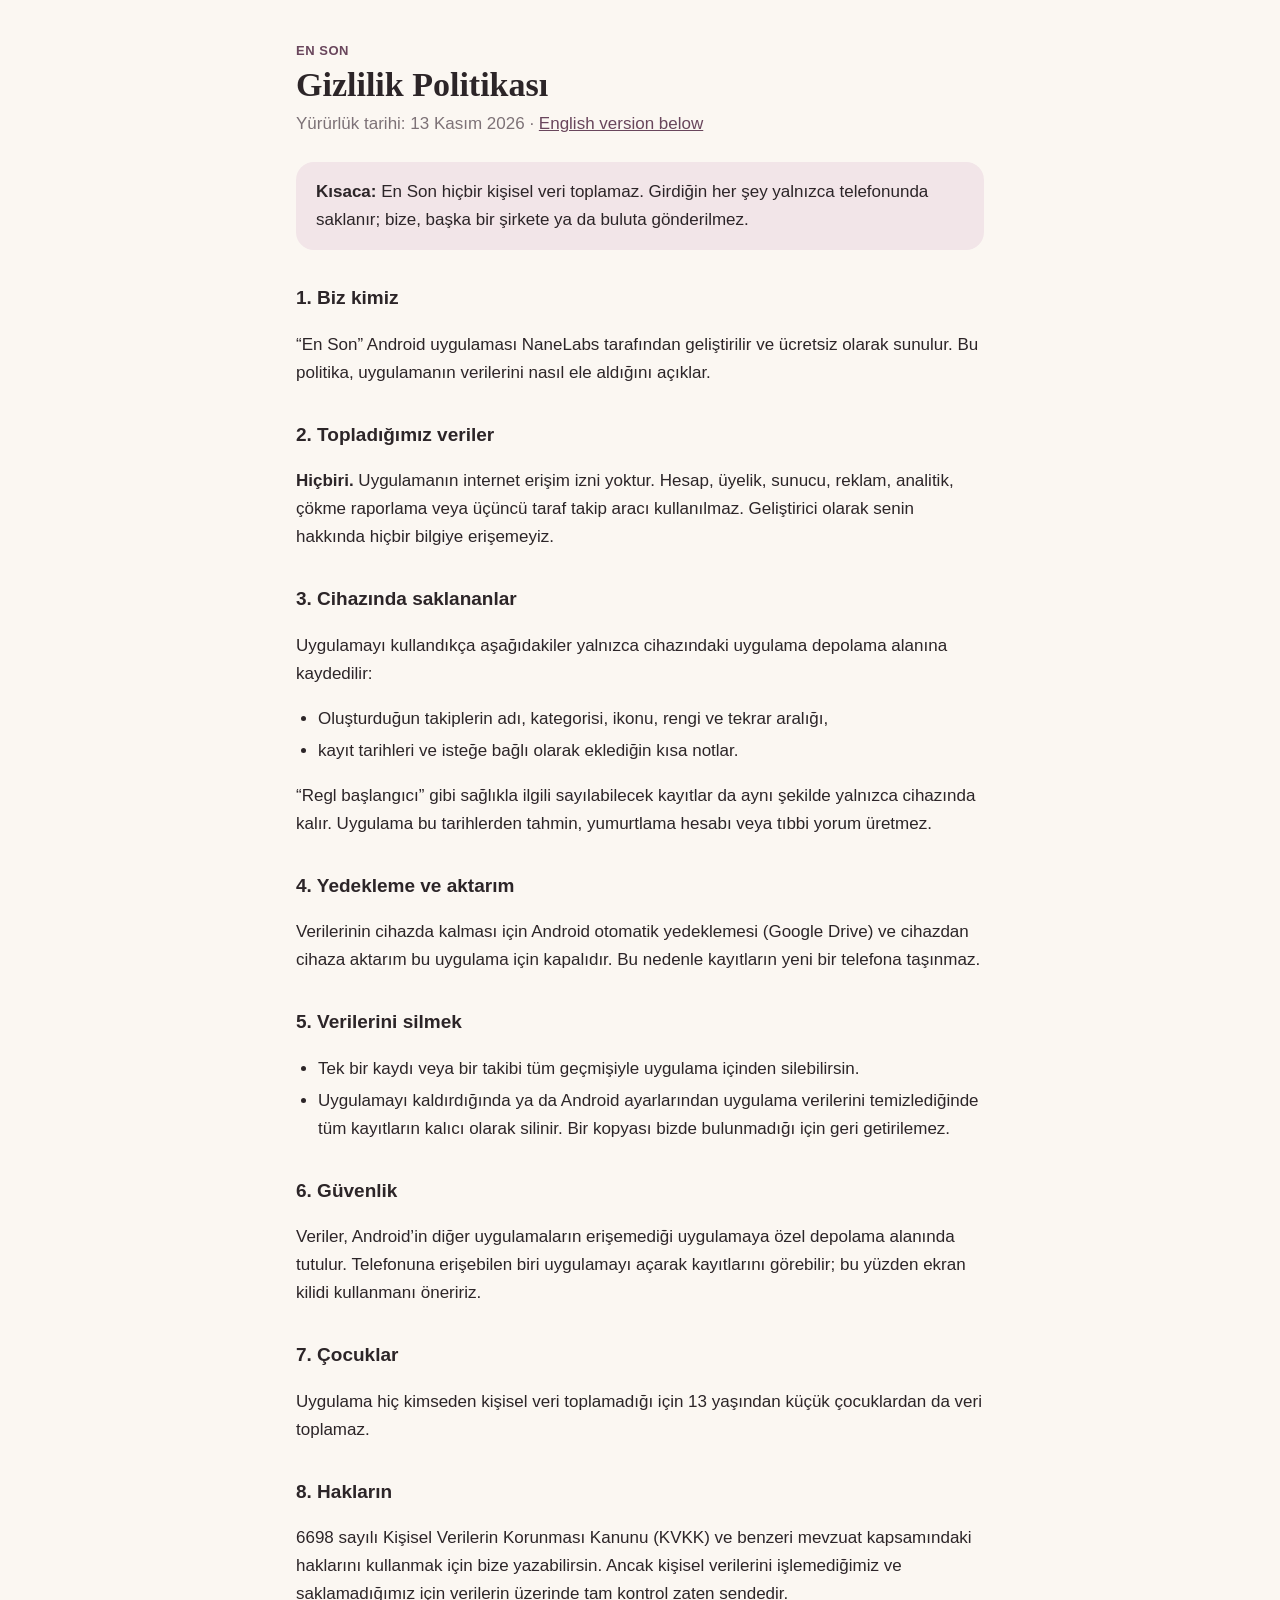
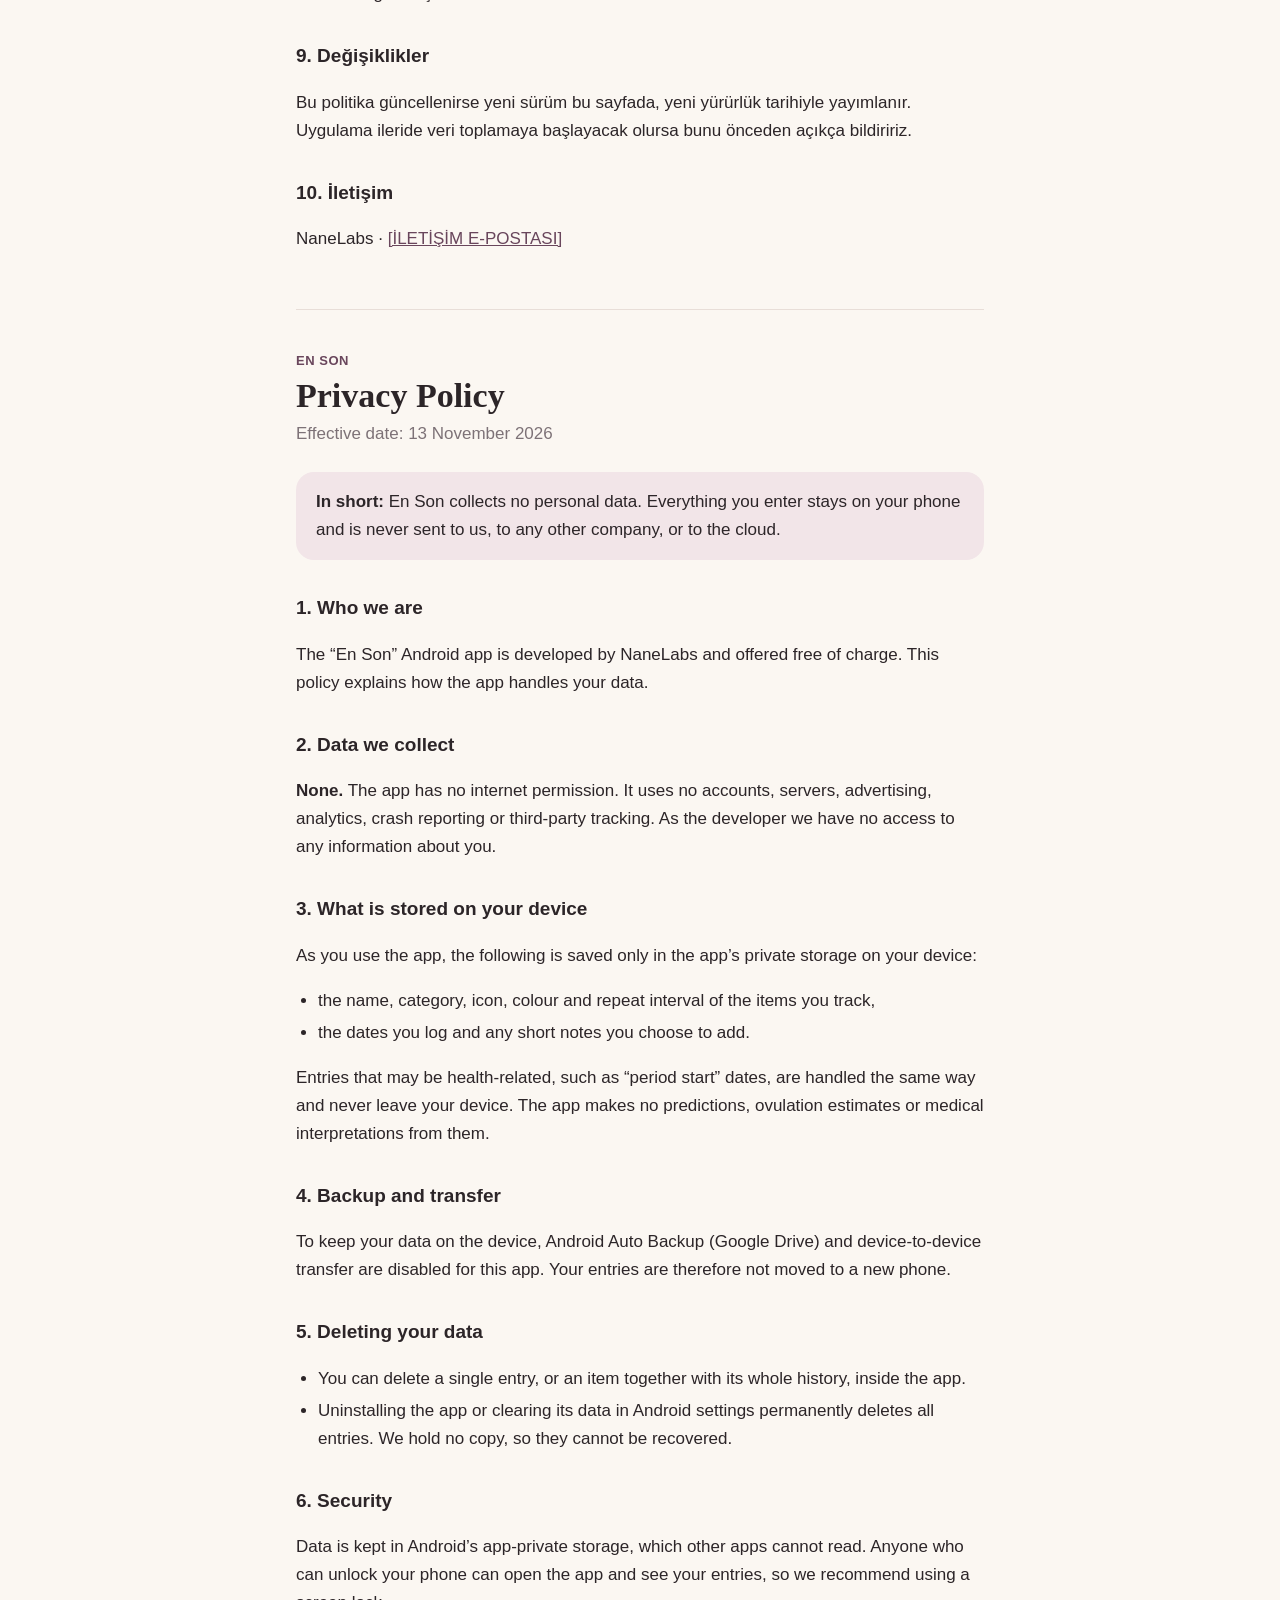
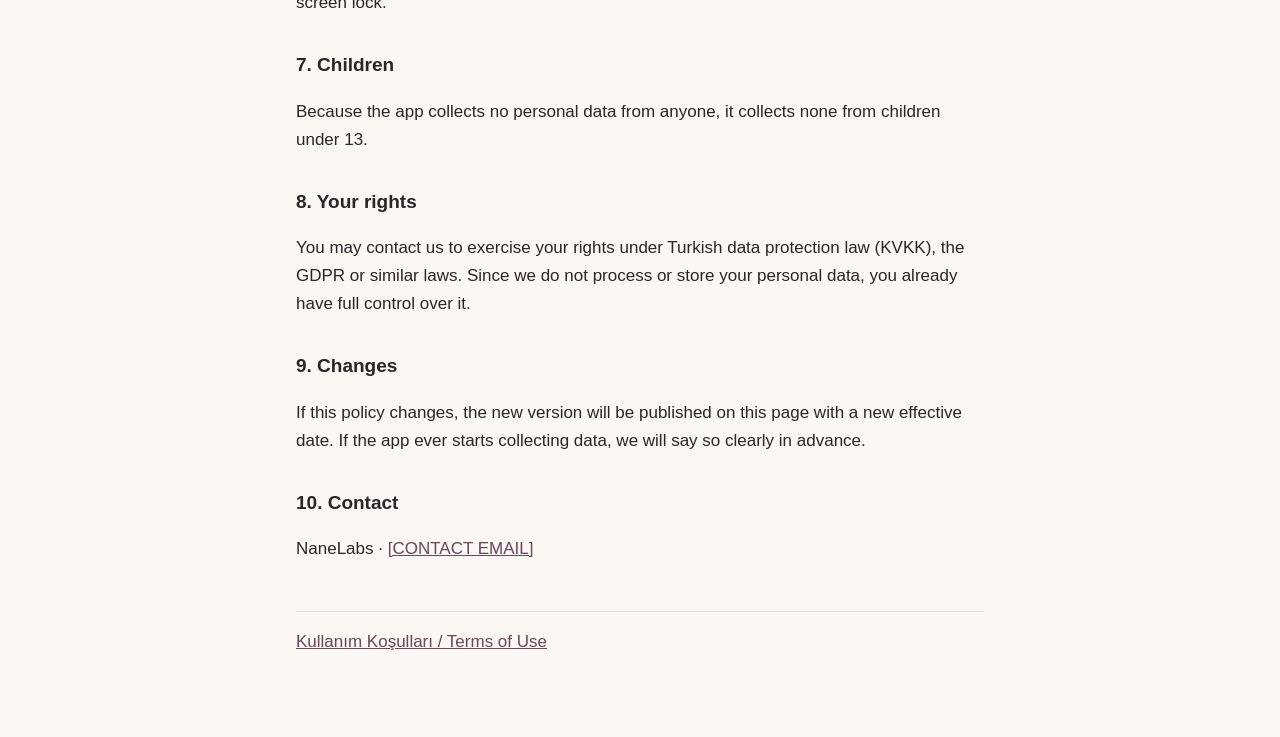
==== docs/privacy.html @ c472fa8a "feat: add track detail screen, on-device privacy and policies - Track detail with history, add/edit " ====
<!doctype html>
<html lang="tr">
<head>
<meta charset="utf-8">
<meta name="viewport" content="width=device-width, initial-scale=1">
<title>En Son – Gizlilik Politikası</title>
<link rel="stylesheet" href="style.css">
</head>
<body>
<main>

<p class="app">En Son</p>
<h1>Gizlilik Politikası</h1>
<p class="meta">Yürürlük tarihi: 13 Kasım 2026 · <a href="#en">English version below</a></p>

<div class="summary">
  <strong>Kısaca:</strong> En Son hiçbir kişisel veri toplamaz. Girdiğin her şey yalnızca
  telefonunda saklanır; bize, başka bir şirkete ya da buluta gönderilmez.
</div>

<h2>1. Biz kimiz</h2>
<p>
  “En Son” Android uygulaması NaneLabs tarafından geliştirilir ve ücretsiz olarak sunulur.
  Bu politika, uygulamanın verilerini nasıl ele aldığını açıklar.
</p>

<h2>2. Topladığımız veriler</h2>
<p>
  <strong>Hiçbiri.</strong> Uygulamanın internet erişim izni yoktur. Hesap, üyelik, sunucu,
  reklam, analitik, çökme raporlama veya üçüncü taraf takip aracı kullanılmaz. Geliştirici
  olarak senin hakkında hiçbir bilgiye erişemeyiz.
</p>

<h2>3. Cihazında saklananlar</h2>
<p>Uygulamayı kullandıkça aşağıdakiler yalnızca cihazındaki uygulama depolama alanına kaydedilir:</p>
<ul>
  <li>Oluşturduğun takiplerin adı, kategorisi, ikonu, rengi ve tekrar aralığı,</li>
  <li>kayıt tarihleri ve isteğe bağlı olarak eklediğin kısa notlar.</li>
</ul>
<p>
  “Regl başlangıcı” gibi sağlıkla ilgili sayılabilecek kayıtlar da aynı şekilde yalnızca
  cihazında kalır. Uygulama bu tarihlerden tahmin, yumurtlama hesabı veya tıbbi yorum üretmez.
</p>

<h2>4. Yedekleme ve aktarım</h2>
<p>
  Verilerinin cihazda kalması için Android otomatik yedeklemesi (Google Drive) ve cihazdan
  cihaza aktarım bu uygulama için kapalıdır. Bu nedenle kayıtların yeni bir telefona taşınmaz.
</p>

<h2>5. Verilerini silmek</h2>
<ul>
  <li>Tek bir kaydı veya bir takibi tüm geçmişiyle uygulama içinden silebilirsin.</li>
  <li>
    Uygulamayı kaldırdığında ya da Android ayarlarından uygulama verilerini temizlediğinde
    tüm kayıtların kalıcı olarak silinir. Bir kopyası bizde bulunmadığı için geri getirilemez.
  </li>
</ul>

<h2>6. Güvenlik</h2>
<p>
  Veriler, Android’in diğer uygulamaların erişemediği uygulamaya özel depolama alanında tutulur.
  Telefonuna erişebilen biri uygulamayı açarak kayıtlarını görebilir; bu yüzden ekran kilidi
  kullanmanı öneririz.
</p>

<h2>7. Çocuklar</h2>
<p>
  Uygulama hiç kimseden kişisel veri toplamadığı için 13 yaşından küçük çocuklardan da veri toplamaz.
</p>

<h2>8. Hakların</h2>
<p>
  6698 sayılı Kişisel Verilerin Korunması Kanunu (KVKK) ve benzeri mevzuat kapsamındaki
  haklarını kullanmak için bize yazabilirsin. Ancak kişisel verilerini işlemediğimiz ve
  saklamadığımız için verilerin üzerinde tam kontrol zaten sendedir.
</p>

<h2>9. Değişiklikler</h2>
<p>
  Bu politika güncellenirse yeni sürüm bu sayfada, yeni yürürlük tarihiyle yayımlanır.
  Uygulama ileride veri toplamaya başlayacak olursa bunu önceden açıkça bildiririz.
</p>

<h2>10. İletişim</h2>
<p>NaneLabs · <a href="mailto:[İLETİŞİM E-POSTASI]">[İLETİŞİM E-POSTASI]</a></p>

<hr id="en">

<p class="app">En Son</p>
<h1>Privacy Policy</h1>
<p class="meta">Effective date: 13 November 2026</p>

<div class="summary">
  <strong>In short:</strong> En Son collects no personal data. Everything you enter stays on
  your phone and is never sent to us, to any other company, or to the cloud.
</div>

<h2>1. Who we are</h2>
<p>
  The “En Son” Android app is developed by NaneLabs and offered free of charge. This policy
  explains how the app handles your data.
</p>

<h2>2. Data we collect</h2>
<p>
  <strong>None.</strong> The app has no internet permission. It uses no accounts, servers,
  advertising, analytics, crash reporting or third-party tracking. As the developer we have
  no access to any information about you.
</p>

<h2>3. What is stored on your device</h2>
<p>As you use the app, the following is saved only in the app’s private storage on your device:</p>
<ul>
  <li>the name, category, icon, colour and repeat interval of the items you track,</li>
  <li>the dates you log and any short notes you choose to add.</li>
</ul>
<p>
  Entries that may be health-related, such as “period start” dates, are handled the same way
  and never leave your device. The app makes no predictions, ovulation estimates or medical
  interpretations from them.
</p>

<h2>4. Backup and transfer</h2>
<p>
  To keep your data on the device, Android Auto Backup (Google Drive) and device-to-device
  transfer are disabled for this app. Your entries are therefore not moved to a new phone.
</p>

<h2>5. Deleting your data</h2>
<ul>
  <li>You can delete a single entry, or an item together with its whole history, inside the app.</li>
  <li>
    Uninstalling the app or clearing its data in Android settings permanently deletes all
    entries. We hold no copy, so they cannot be recovered.
  </li>
</ul>

<h2>6. Security</h2>
<p>
  Data is kept in Android’s app-private storage, which other apps cannot read. Anyone who can
  unlock your phone can open the app and see your entries, so we recommend using a screen lock.
</p>

<h2>7. Children</h2>
<p>
  Because the app collects no personal data from anyone, it collects none from children under 13.
</p>

<h2>8. Your rights</h2>
<p>
  You may contact us to exercise your rights under Turkish data protection law (KVKK), the GDPR
  or similar laws. Since we do not process or store your personal data, you already have full
  control over it.
</p>

<h2>9. Changes</h2>
<p>
  If this policy changes, the new version will be published on this page with a new effective
  date. If the app ever starts collecting data, we will say so clearly in advance.
</p>

<h2>10. Contact</h2>
<p>NaneLabs · <a href="mailto:[CONTACT EMAIL]">[CONTACT EMAIL]</a></p>

<p class="links"><a href="terms.html">Kullanım Koşulları / Terms of Use</a></p>
</main>
</body>
</html>
---- docs/style.css ----
:root {
  --cream: #fbf7f2;
  --paper: #fffdfc;
  --plum: #69465c;
  --pink: #f2e5e8;
  --text: #2c2528;
  --muted: #7d7277;
  --border: #e8ded8;
}

* { box-sizing: border-box; }

body {
  margin: 0;
  background: var(--cream);
  color: var(--text);
  font: 17px/1.65 -apple-system, "Segoe UI", Roboto, "Helvetica Neue", Arial, sans-serif;
}

main {
  max-width: 720px;
  margin: 0 auto;
  padding: 40px 16px 64px;
}

.app {
  margin: 0;
  color: var(--plum);
  font-weight: 600;
  letter-spacing: .04em;
  text-transform: uppercase;
  font-size: 13px;
}

h1 {
  margin: 4px 0 4px;
  font-family: Georgia, "Times New Roman", serif;
  font-size: 34px;
  line-height: 1.2;
}

h2 {
  margin: 32px 0 6px;
  font-size: 19px;
}

.meta { color: var(--muted); margin-top: 0; }

.summary {
  background: var(--pink);
  border-radius: 18px;
  padding: 16px 20px;
  margin: 24px 0 8px;
}

a { color: var(--plum); }

ul { padding-left: 22px; }
li { margin: 4px 0; }

hr {
  border: 0;
  border-top: 1px solid var(--border);
  margin: 56px 0 40px;
}

.links {
  margin-top: 48px;
  padding-top: 16px;
  border-top: 1px solid var(--border);
}

ul.index { list-style: none; padding: 0; }

ul.index li {
  background: var(--paper);
  border: 1px solid var(--border);
  border-radius: 18px;
  margin: 12px 0;
}

ul.index a {
  display: block;
  padding: 16px 20px;
  text-decoration: none;
  font-weight: 600;
}
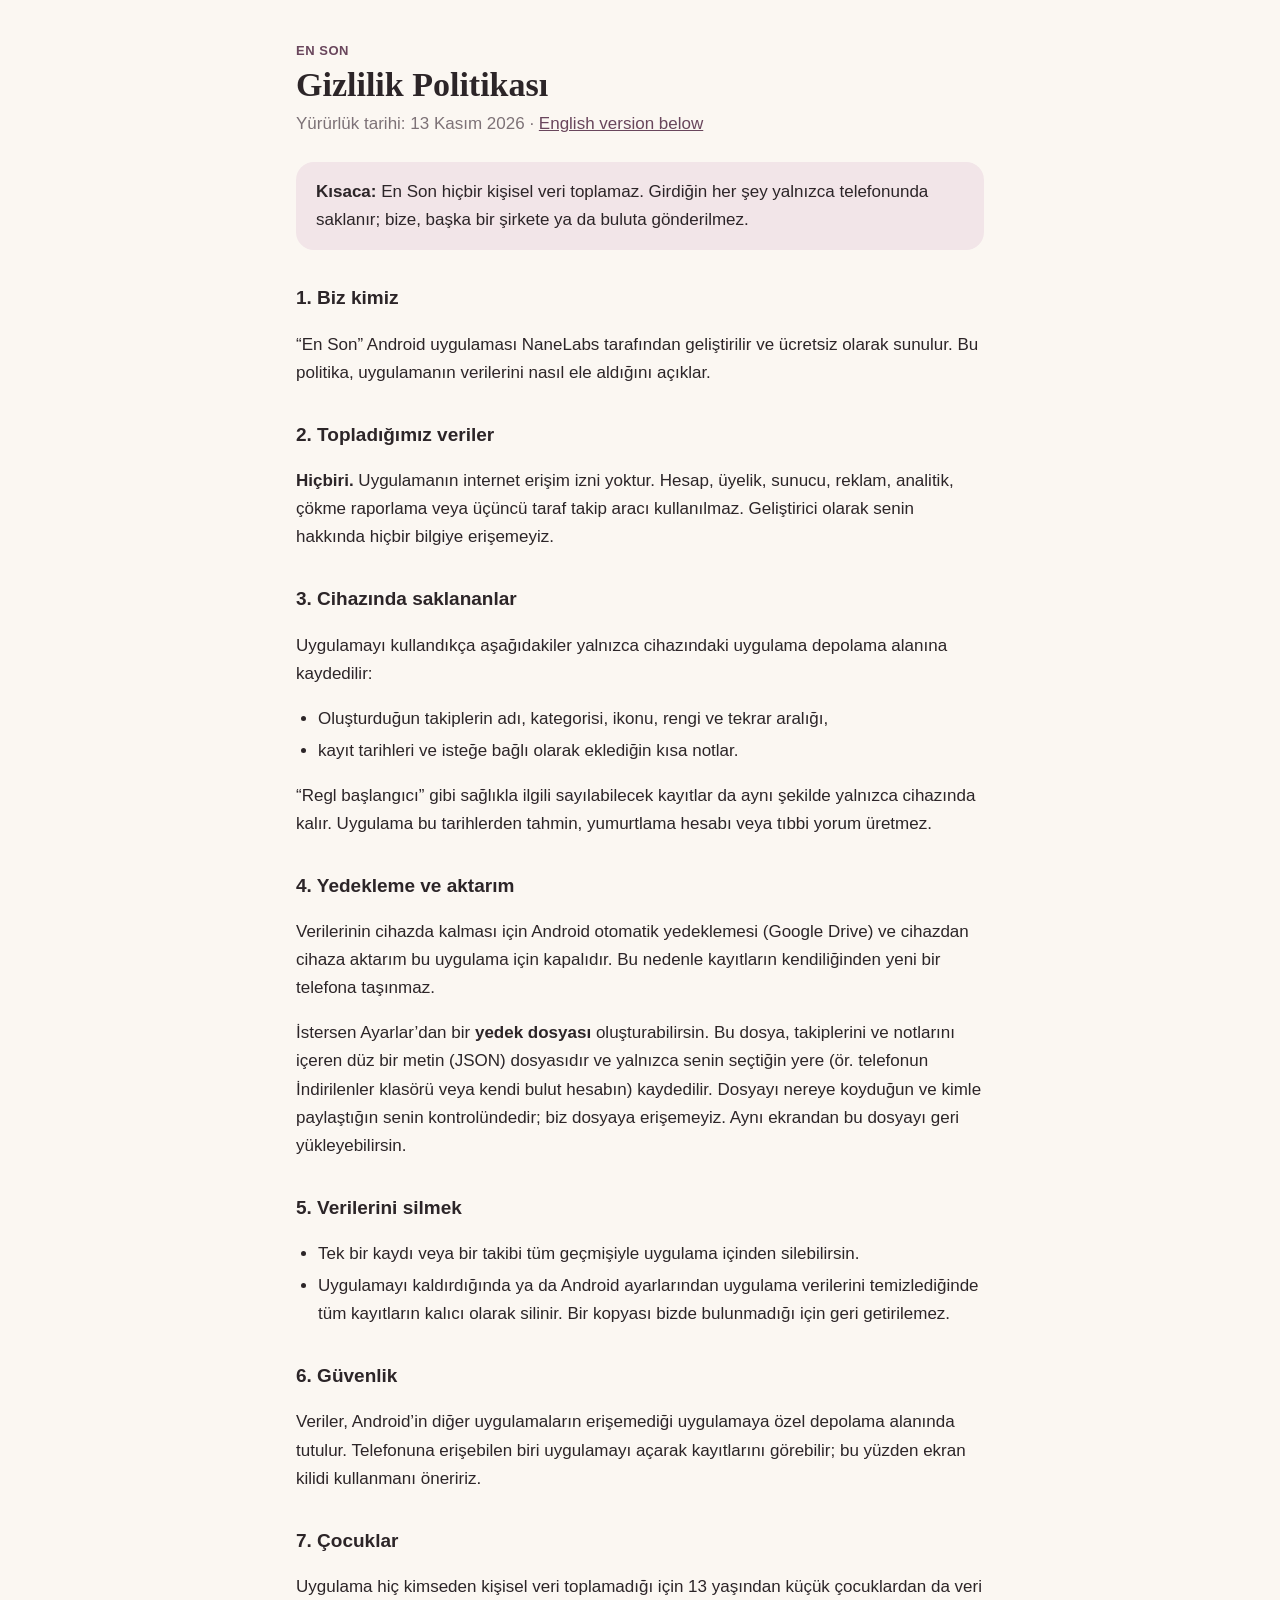
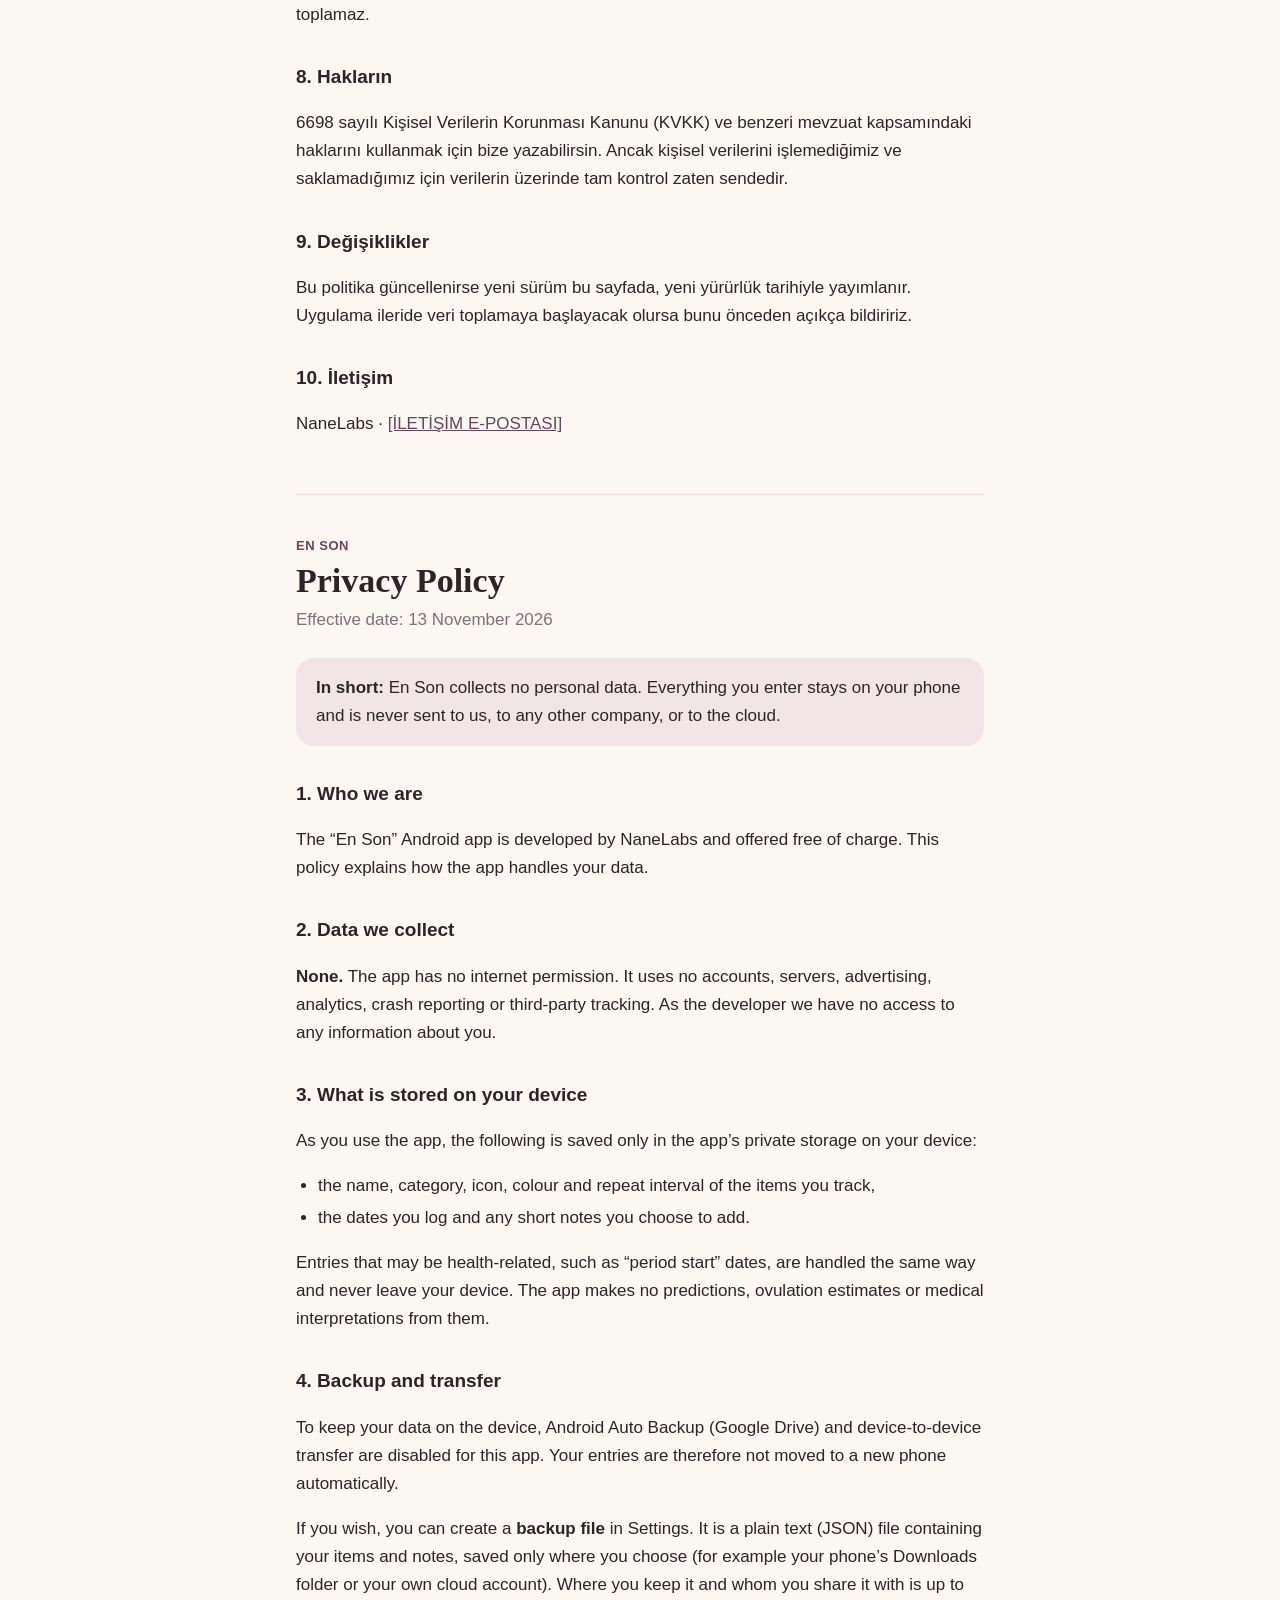
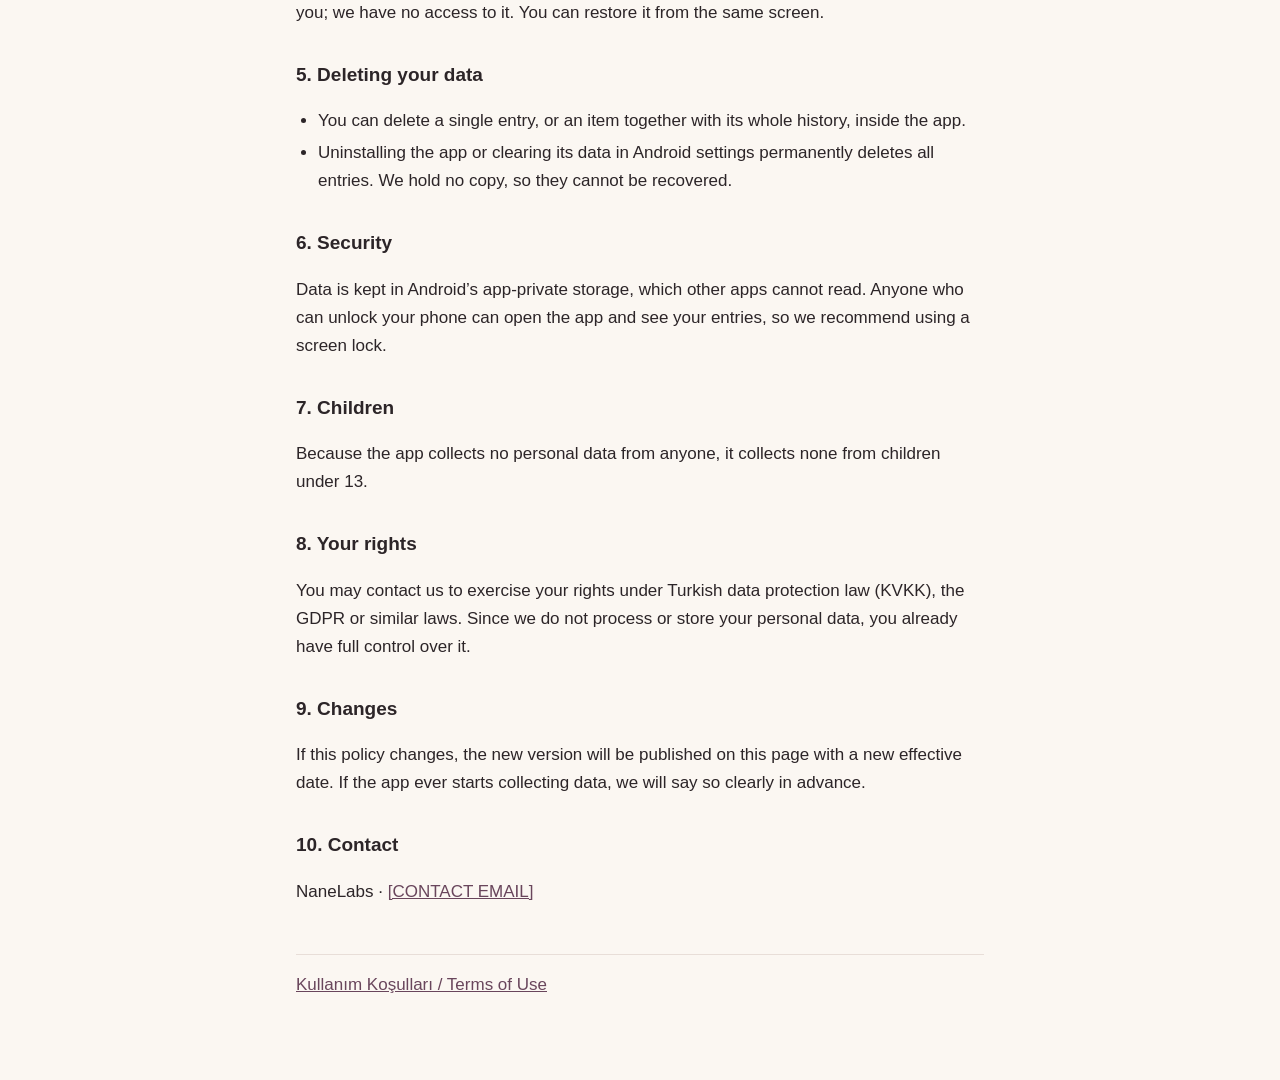
==== commit 99c01103: "feat: complete v1 with backup, archive, dark theme and new logo - Backup to a user-chosen JSON file " ====
--- a/docs/privacy.html
+++ b/docs/privacy.html
@@ -45,7 +45,15 @@
 <h2>4. Yedekleme ve aktarım</h2>
 <p>
   Verilerinin cihazda kalması için Android otomatik yedeklemesi (Google Drive) ve cihazdan
-  cihaza aktarım bu uygulama için kapalıdır. Bu nedenle kayıtların yeni bir telefona taşınmaz.
+  cihaza aktarım bu uygulama için kapalıdır. Bu nedenle kayıtların kendiliğinden yeni bir
+  telefona taşınmaz.
+</p>
+<p>
+  İstersen Ayarlar’dan bir <strong>yedek dosyası</strong> oluşturabilirsin. Bu dosya, takiplerini
+  ve notlarını içeren düz bir metin (JSON) dosyasıdır ve yalnızca senin seçtiğin yere
+  (ör. telefonun İndirilenler klasörü veya kendi bulut hesabın) kaydedilir. Dosyayı nereye
+  koyduğun ve kimle paylaştığın senin kontrolündedir; biz dosyaya erişemeyiz. Aynı ekrandan
+  bu dosyayı geri yükleyebilirsin.
 </p>
 
 <h2>5. Verilerini silmek</h2>
@@ -124,7 +132,14 @@
 <h2>4. Backup and transfer</h2>
 <p>
   To keep your data on the device, Android Auto Backup (Google Drive) and device-to-device
-  transfer are disabled for this app. Your entries are therefore not moved to a new phone.
+  transfer are disabled for this app. Your entries are therefore not moved to a new phone
+  automatically.
+</p>
+<p>
+  If you wish, you can create a <strong>backup file</strong> in Settings. It is a plain text
+  (JSON) file containing your items and notes, saved only where you choose (for example your
+  phone’s Downloads folder or your own cloud account). Where you keep it and whom you share it
+  with is up to you; we have no access to it. You can restore it from the same screen.
 </p>
 
 <h2>5. Deleting your data</h2>
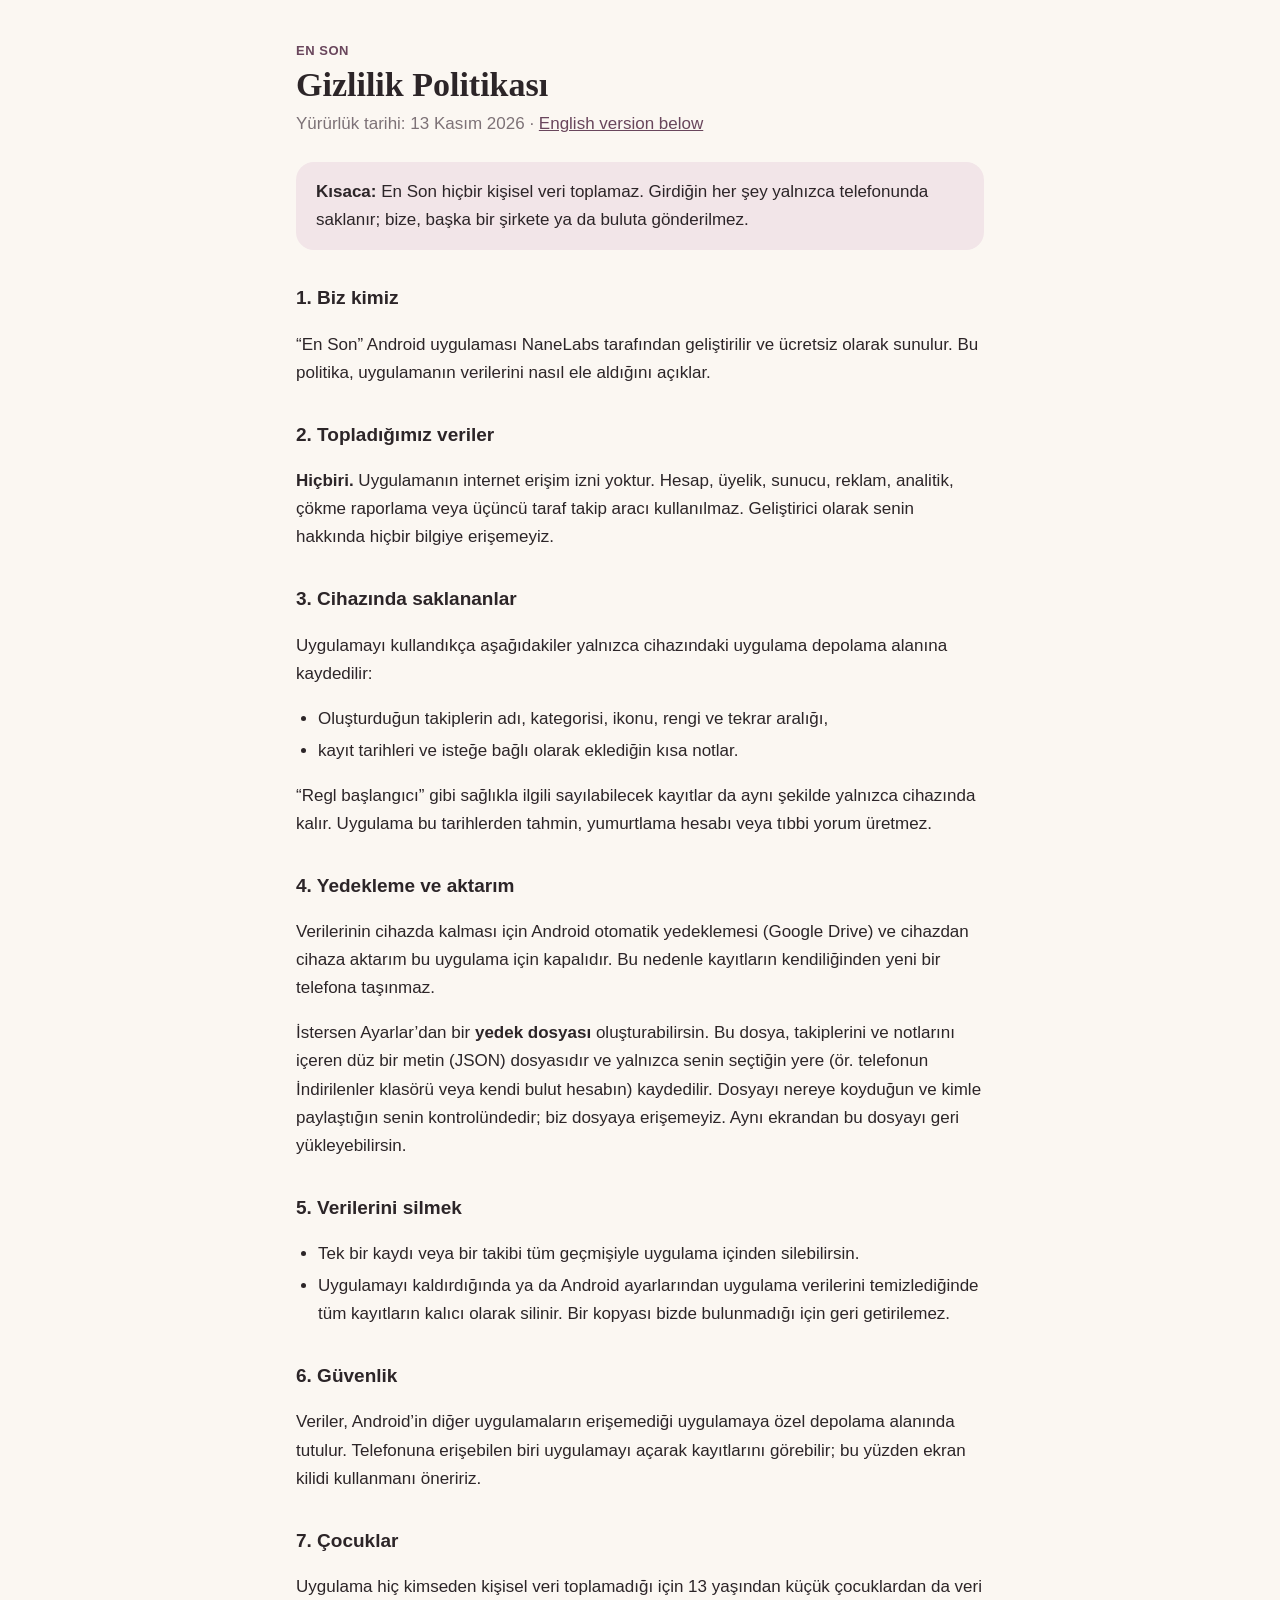
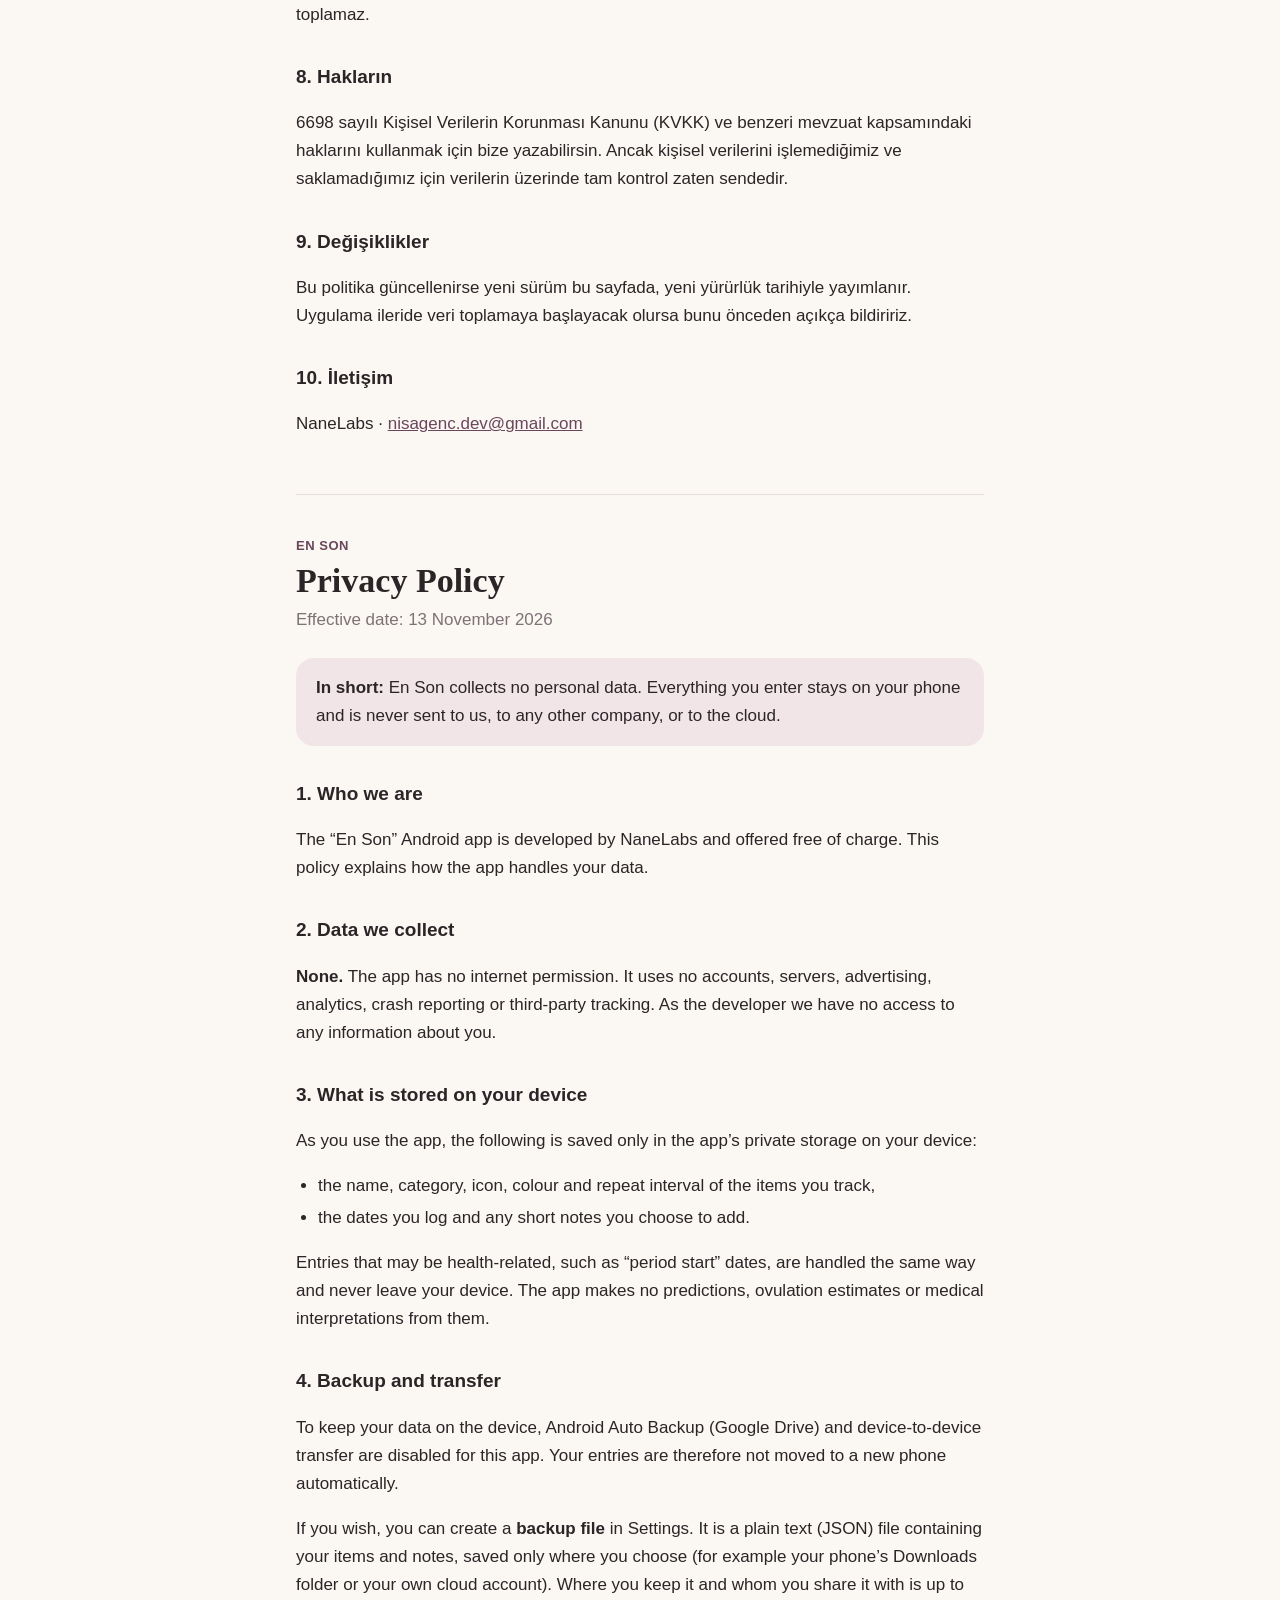
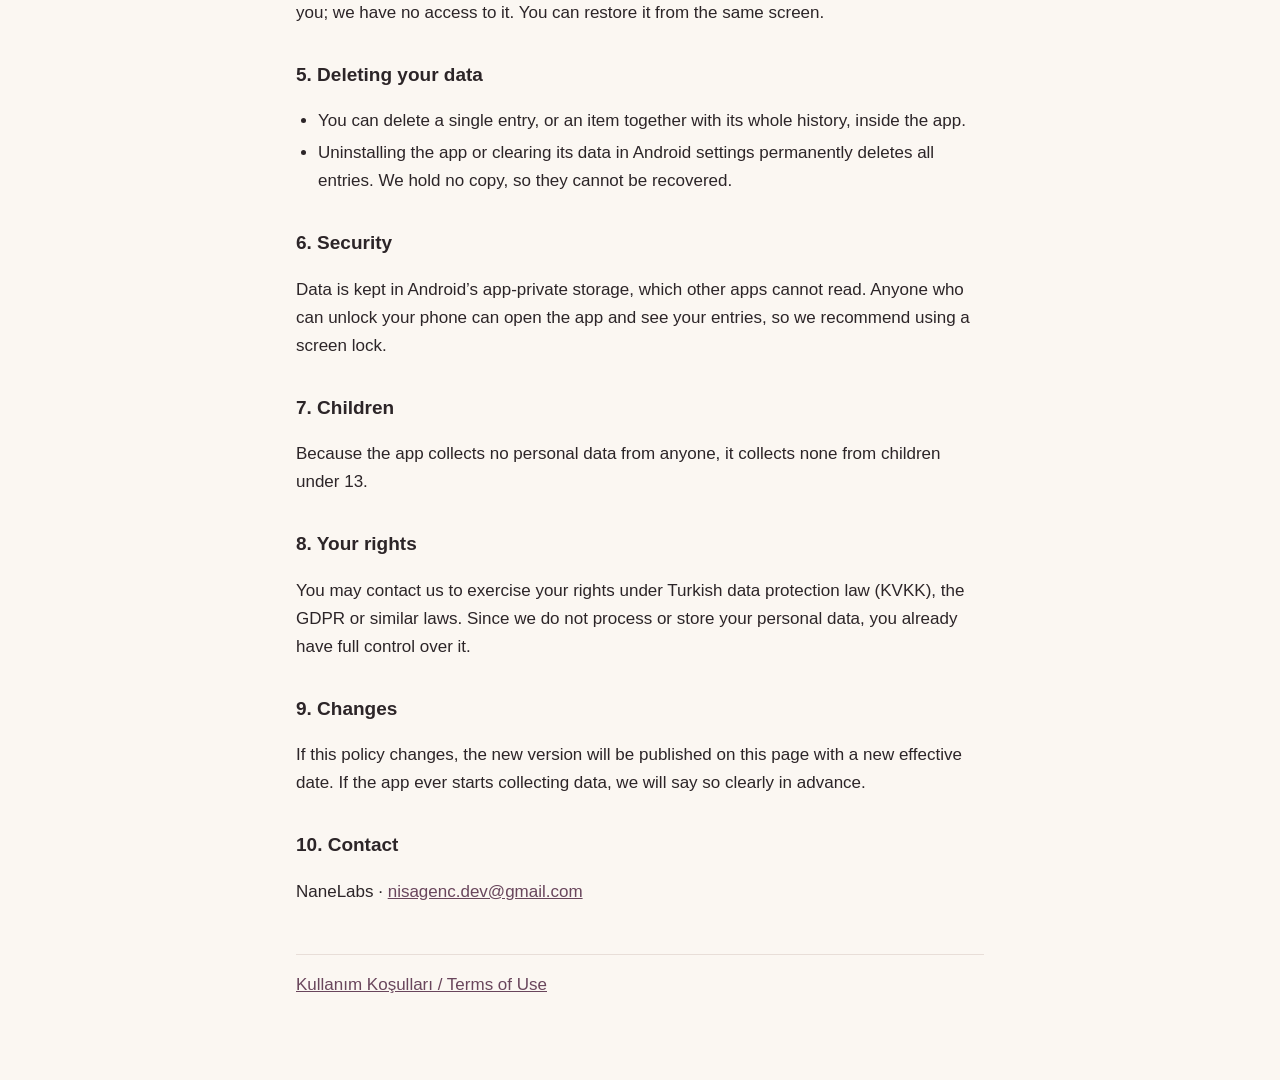
==== commit 113d3edd: "docs: add public contact email Co-Authored-By: Claude Opus 5.5 <noreply@anthropic.com>" ====
--- a/docs/privacy.html
+++ b/docs/privacy.html
@@ -91,7 +91,7 @@
 </p>
 
 <h2>10. İletişim</h2>
-<p>NaneLabs · <a href="mailto:[İLETİŞİM E-POSTASI]">[İLETİŞİM E-POSTASI]</a></p>
+<p>NaneLabs · <a href="mailto:nisagenc.dev@gmail.com">nisagenc.dev@gmail.com</a></p>
 
 <hr id="en">
 
@@ -176,7 +176,7 @@
 </p>
 
 <h2>10. Contact</h2>
-<p>NaneLabs · <a href="mailto:[CONTACT EMAIL]">[CONTACT EMAIL]</a></p>
+<p>NaneLabs · <a href="mailto:nisagenc.dev@gmail.com">nisagenc.dev@gmail.com</a></p>
 
 <p class="links"><a href="terms.html">Kullanım Koşulları / Terms of Use</a></p>
 </main>
